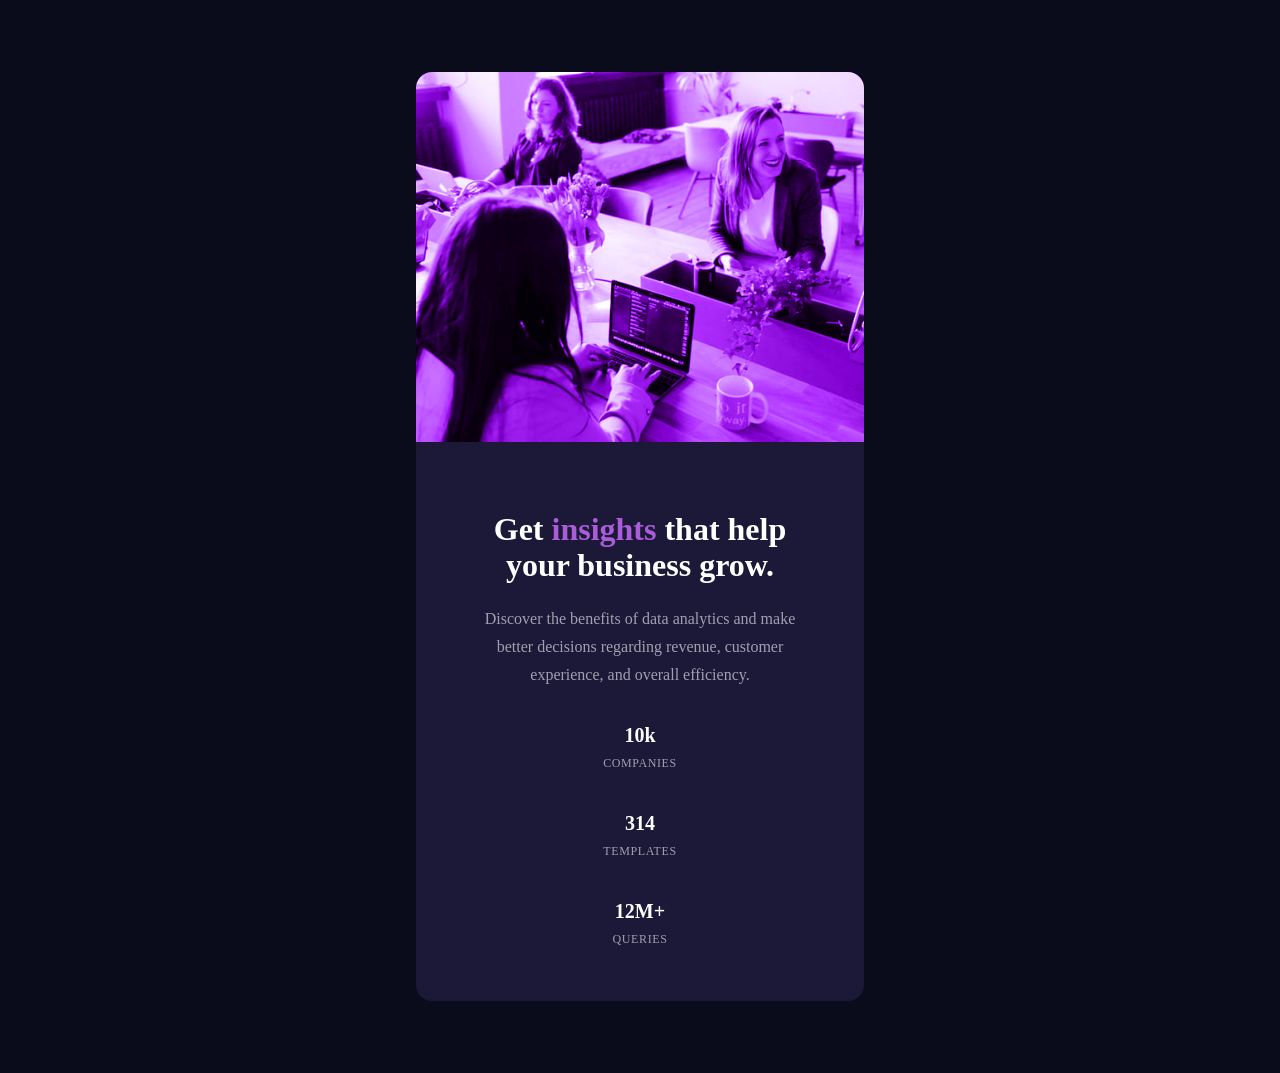
==== index.html @ c015ceaf "Moved project files to repo root" ====
<!DOCTYPE html>
<html lang="en">
<head>
  <meta charset="UTF-8">
  <meta name="viewport" content="width=device-width, initial-scale=1.0"> <!-- displays site properly based on user's device -->

  <link rel="icon" type="image/png" sizes="32x32" href="./images/favicon-32x32.png">
  <link href="styles.css" rel="stylesheet" type="text/css">
  <title>Frontend Mentor | Stats preview card component</title>

  <!-- Feel free to remove these styles or customise in your own stylesheet 👍 -->
  <style>
    .attribution { font-size: 0.6875rem; text-align: center; }
    .attribution a { color: hsl(228, 45%, 44%); }
  </style>
</head>
<body>
  <div class="wrapper">
    <div class="text">
      <h1>Get <span>insights</span> that help your business grow.</h1>

      <p>Discover the benefits of data analytics and make better decisions regarding revenue, customer 
      experience, and overall efficiency.</p>
      <div class="stats">
        <div class="stat">
          <span class="stat-number">10k</span>
          <span class="stat-label">Companies</span>
        </div>
        <div class="stat">
          <span class="stat-number">314</span>
          <span class="stat-label">Templates</span>
        </div>
        <div class="stat">
          <span class="stat-number">12M+</span>
          <span class="stat-label">Queries</span>
        </div>
        </div>
      </div>
    <div class="photo-wrap">
      <img src="./images/image-header-desktop.jpg">
      <div class="purple-overlay"></div>
    </div>
  </div>

</body>
</html>
---- styles.css ----
* {
    box-sizing: border-box;
}

:root {
    --color-Navy: #0A0C1C;
    --color-blue: #1B1937;
    --color-Purple: #AB5CDB;
}

span {
    color: var(--color-Purple);
}

body {
    font-family: inter;
    color:white;
    background: var(--color-Navy);
    padding: 4rem;
    min-height: 100vh;
    display: flex;
    justify-content: center;
    place-items: center;
  }

h1 {
    line-height: 2.25rem;
}

p {
  color: #a0a0b0;
  margin-bottom: 5rem;
}

.wrapper {
  display: flex;
  }

.text {
   align-items: space-around; 
   padding: 3rem 4rem;
   line-height: 1.75rem;
   background: var(--color-blue); 
   max-width: 34rem;
   border-radius:  1rem 0rem 0rem 1rem;  
  }

.stats {
  display: flex;
  gap: 5em; /* space between each stat block */
}

.stat {
  display: flex;
  flex-direction: column; /* stacks number above label */
}

.stat-number {
  font-weight: 700;
  font-size: 1.25rem;
  color: white;
}

.stat-label {
  font-size: 0.75rem;
  text-transform: uppercase;
  letter-spacing: 0.05em;
  color: #a0a0b0; /* muted grey-purple */
}

.photo-wrap {
  position: relative;
  overflow: hidden;
  border-radius:  0rem 1rem 1rem 0rem;  
}

.photo-wrap img {
  display: block;
  width: 100%;
  height: 100%;
  object-fit: cover;
}

.purple-overlay {
  position: absolute;
  inset: 0; /* top/right/bottom/left: 0 */
  background: #a020f0; /* pick your purple */
  mix-blend-mode: color; /* the key property */
}

@media (max-width: 1440px) {
  .wrapper {
   flex-direction: column-reverse;
   max-width: 28rem;  
  }
  .text {
    text-align: center;
    border-radius:  0rem 0rem 1rem 1rem;
  }
  .stats {
    display: flex;
    flex-direction: column;
    align-items: center;
    gap: 2rem  
  }
  .photo-wrap {
    border-radius:  1rem 1rem 0rem 0rem;  
  }
  p {
    margin-bottom: 2rem;
  }
}
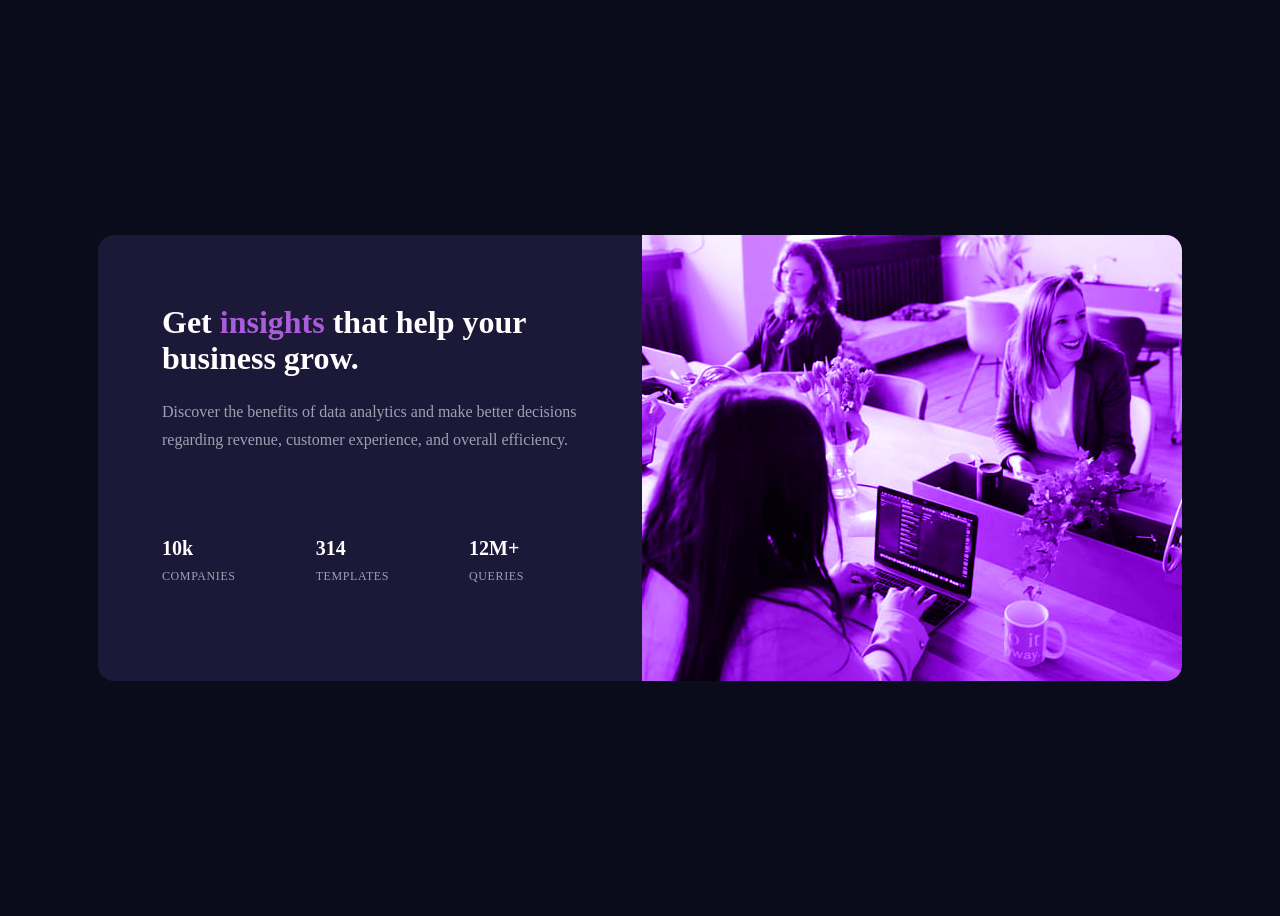
==== commit f8419911: "Second submission - updated README with full details of project, updated alt attribute of image, rem" ====
--- a/index.html
+++ b/index.html
@@ -7,12 +7,6 @@
   <link rel="icon" type="image/png" sizes="32x32" href="./images/favicon-32x32.png">
   <link href="styles.css" rel="stylesheet" type="text/css">
   <title>Frontend Mentor | Stats preview card component</title>
-
-  <!-- Feel free to remove these styles or customise in your own stylesheet 👍 -->
-  <style>
-    .attribution { font-size: 0.6875rem; text-align: center; }
-    .attribution a { color: hsl(228, 45%, 44%); }
-  </style>
 </head>
 <body>
   <div class="wrapper">
@@ -37,7 +31,7 @@
         </div>
       </div>
     <div class="photo-wrap">
-      <img src="./images/image-header-desktop.jpg">
+      <img src="./images/image-header-desktop.jpg" alt="image of team in an office">
       <div class="purple-overlay"></div>
     </div>
   </div>
--- a/styles.css
+++ b/styles.css
@@ -4,9 +4,10 @@
 
 :root {
     --color-Navy: #0A0C1C;
-    --color-blue: #1B1937;
+    --color-Blue: #1B1937;
     --color-Purple: #AB5CDB;
-}
+    --color-Muted: #a0a0b0;
+  }
 
 span {
     color: var(--color-Purple);
@@ -16,7 +17,6 @@
     font-family: inter;
     color:white;
     background: var(--color-Navy);
-    padding: 4rem;
     min-height: 100vh;
     display: flex;
     justify-content: center;
@@ -28,7 +28,7 @@
 }
 
 p {
-  color: #a0a0b0;
+  color: var(--color-Muted);
   margin-bottom: 5rem;
 }
 
@@ -36,11 +36,10 @@
   display: flex;
   }
 
-.text {
-   align-items: space-around; 
+.text { 
    padding: 3rem 4rem;
    line-height: 1.75rem;
-   background: var(--color-blue); 
+   background: var(--color-Blue); 
    max-width: 34rem;
    border-radius:  1rem 0rem 0rem 1rem;  
   }
@@ -65,7 +64,7 @@
   font-size: 0.75rem;
   text-transform: uppercase;
   letter-spacing: 0.05em;
-  color: #a0a0b0; /* muted grey-purple */
+  color: var(--color-Muted);; /* muted grey-purple */
 }
 
 .photo-wrap {
@@ -88,7 +87,7 @@
   mix-blend-mode: color; /* the key property */
 }
 
-@media (max-width: 1440px) {
+@media (max-width: 1200px) {
   .wrapper {
    flex-direction: column-reverse;
    max-width: 28rem;  
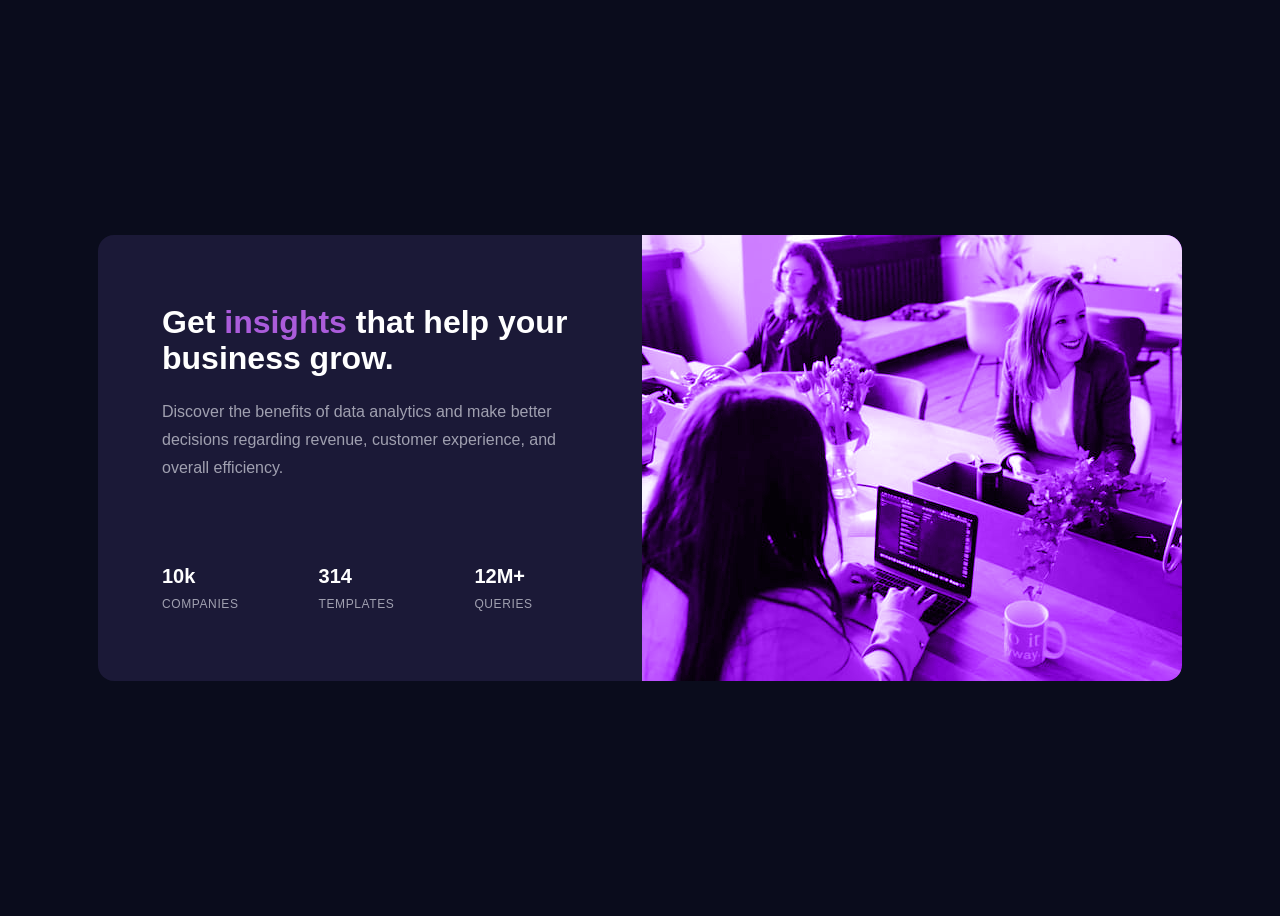
==== commit 43e0aee2: "Final submission - removed duplicate css file, updated font family for inter style fallback and  gav" ====
--- a/index.html
+++ b/index.html
@@ -9,9 +9,10 @@
   <title>Frontend Mentor | Stats preview card component</title>
 </head>
 <body>
+  <main>
   <div class="wrapper">
     <div class="text">
-      <h1>Get <span>insights</span> that help your business grow.</h1>
+      <h1>Get <span class="highlight">insights</span> that help your business grow.</h1>
 
       <p>Discover the benefits of data analytics and make better decisions regarding revenue, customer 
       experience, and overall efficiency.</p>
@@ -35,6 +36,6 @@
       <div class="purple-overlay"></div>
     </div>
   </div>
-
+  </main>
 </body>
 </html>
--- a/styles.css
+++ b/styles.css
@@ -9,12 +9,12 @@
     --color-Muted: #a0a0b0;
   }
 
-span {
+.highlight {
     color: var(--color-Purple);
 }
 
 body {
-    font-family: inter;
+    font-family: "Inter", sans-serif;
     color:white;
     background: var(--color-Navy);
     min-height: 100vh;
